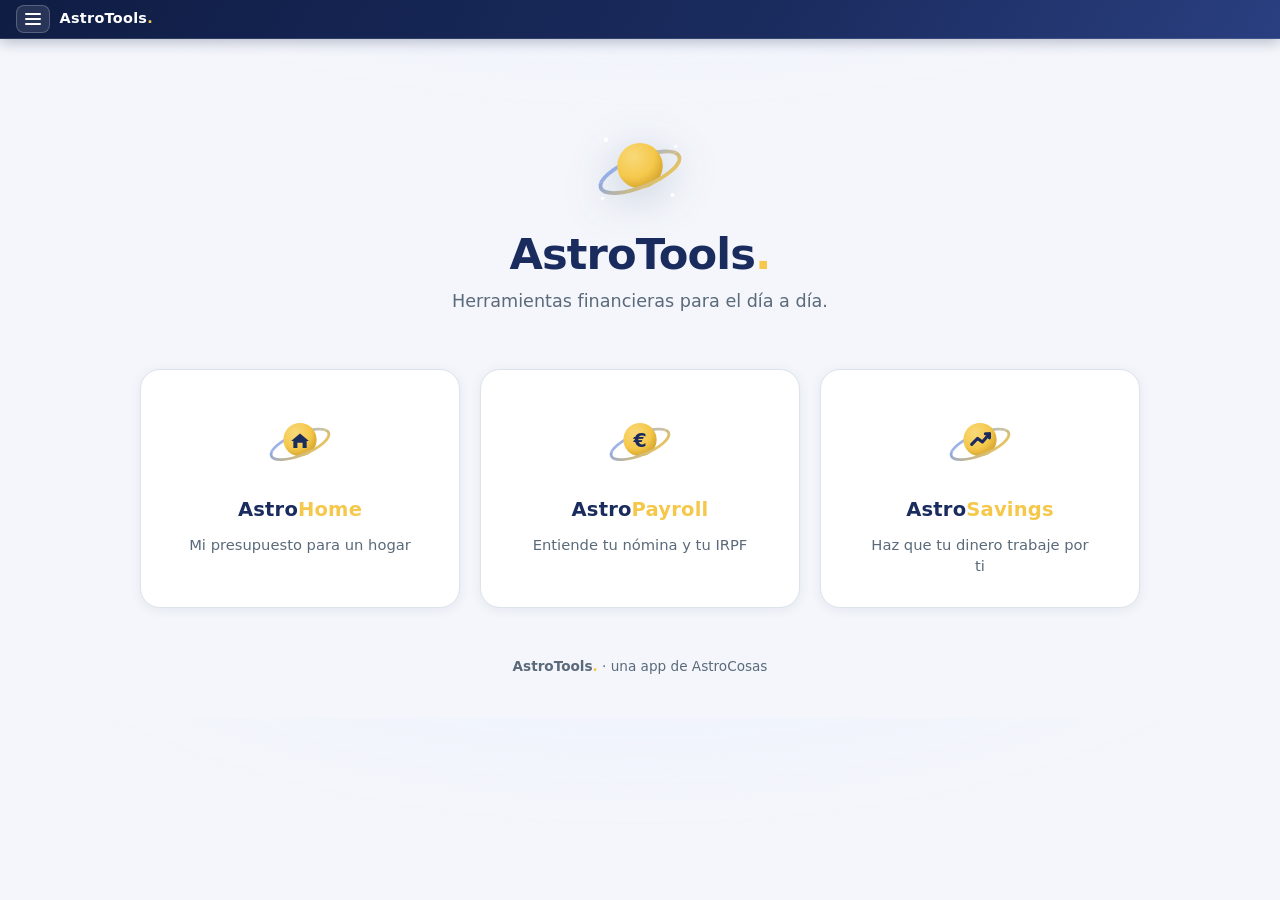
==== index.html @ fdb24e33 "Corrige renderizado del aro orbital: arco trasero -> planeta -> arco delantero Todos los SVGs de pla" ====
<!DOCTYPE html>
<html lang="es">
<head>
<meta charset="UTF-8">
<meta name="viewport" content="width=device-width, initial-scale=1.0">
<title>AstroTools · Tu suite de calculadoras</title>
<meta name="description" content="AstroTools — suite de herramientas: nómina e IRPF, vivienda y ahorro. Calcula, planifica y decide mejor.">
<link rel="stylesheet" href="shared/tokens.css">
<link rel="stylesheet" href="shared/base.css">
<script src="shared/brand.js"></script>
<script src="shared/header.js" defer></script>
<script src="shared/analytics.js" defer></script>
<style>
  body{background:
    radial-gradient(1100px 520px at 50% -240px, #eaf0ff 0%, rgba(234,240,255,0) 70%),
    var(--bg);
  }
  .wrap{max-width:1040px}

  /* ---------- Hero ---------- */
  .hero{text-align:center;padding:2.4rem 0 1rem}
  .hero-logo{width:104px;height:104px;display:block;margin:0 auto .6rem;
    filter:drop-shadow(0 8px 22px rgba(26,60,94,.22));animation:float 5.5s ease-in-out infinite}
  @keyframes float{0%,100%{transform:translateY(0)}50%{transform:translateY(-9px)}}
  .hero h1{font-size:2.7rem;line-height:1.1;margin:.2rem 0;color:var(--primary);letter-spacing:-.02em;font-weight:800}
  .hero h1 .dot{color:var(--accent)}
  .hero p{color:var(--text-muted);font-size:1.1rem;margin:.5rem auto 0;max-width:560px}

  /* ---------- Grid de apps ---------- */
  .grid{display:grid;grid-template-columns:repeat(3,1fr);gap:1.25rem;margin-top:2.4rem}
  @media(max-width:780px){.grid{grid-template-columns:1fr;max-width:420px;margin-inline:auto}}

  .app-card{
    position:relative;display:flex;flex-direction:column;align-items:center;text-align:center;gap:.55rem;
    padding:2.1rem 1.4rem 1.9rem;background:var(--surface);
    border:1.5px solid var(--border);border-radius:20px;box-shadow:var(--shadow);
    text-decoration:none;color:inherit;overflow:hidden;
    transition:transform .24s cubic-bezier(.4,0,.2,1),box-shadow .24s,border-color .24s;
  }
  /* halo dorado que aparece al pasar el ratón */
  .app-card::before{content:"";position:absolute;inset:0;border-radius:inherit;pointer-events:none;
    background:radial-gradient(420px 200px at 50% -40px,rgba(245,200,75,.16),rgba(245,200,75,0) 70%);
    opacity:0;transition:opacity .24s}
  .app-card:hover,.app-card:focus-visible{transform:translateY(-6px);border-color:var(--accent);
    box-shadow:0 16px 38px rgba(26,60,94,.16);outline:none}
  .app-card:focus-visible{box-shadow:0 0 0 3px rgba(245,200,75,.55),0 16px 38px rgba(26,60,94,.16)}
  .app-card:hover::before,.app-card:focus-visible::before{opacity:1}

  .app-icon{width:76px;height:76px;flex-shrink:0;margin-bottom:.35rem;
    transition:transform .24s cubic-bezier(.34,1.56,.64,1)}
  .app-card:hover .app-icon,.app-card:focus-visible .app-icon{transform:scale(1.13) rotate(-3deg)}

  .app-card h2{margin:0;font-size:1.22rem;color:var(--primary);font-weight:800;letter-spacing:.01em}
  .app-card h2 .accent{color:var(--accent)}
  .app-card .tag{color:var(--text-muted);font-size:.92rem;line-height:1.45;max-width:230px}

  footer{text-align:center;color:var(--text-muted);font-size:.85rem;margin-top:3rem}
  footer .dot{color:var(--accent)}

  @media(prefers-reduced-motion:reduce){
    .hero-logo{animation:none}
    .app-card,.app-icon,.app-card::before{transition:none}
  }
</style>
</head>
<body>
<astro-header home></astro-header>
<script>document.addEventListener('astro-lang',function(e){ if(window.setLang) window.setLang(e.detail.lang); });</script>

<div class="wrap">
  <div class="hero">
    <svg class="hero-logo" viewBox="0 0 64 64" xmlns="http://www.w3.org/2000/svg" aria-hidden="true">
      <defs>
        <linearGradient id="hubOrbit" x1="0" y1="0" x2="1" y2="1"><stop offset="0%" stop-color="#7aa1ff"/><stop offset="100%" stop-color="#f5c84b"/></linearGradient>
        <radialGradient id="hubPlanet" cx="0.35" cy="0.3" r="0.85"><stop offset="0%" stop-color="#f8d97a"/><stop offset="55%" stop-color="#f5c84b"/><stop offset="100%" stop-color="#c79420"/></radialGradient>
        <clipPath id="hubBack"><rect x="0" y="0" width="64" height="31"/></clipPath>
        <clipPath id="hubFront"><rect x="0" y="31" width="64" height="33"/></clipPath>
      </defs>
      <ellipse cx="32" cy="34" rx="26" ry="9" fill="none" stroke="url(#hubOrbit)" stroke-width="2.4" transform="rotate(-22 32 34)" opacity="0.9" clip-path="url(#hubBack)"/>
      <circle cx="32" cy="30" r="14" fill="url(#hubPlanet)"/>
      <circle cx="11" cy="14" r="1.4" fill="#fff"/><circle cx="54" cy="18" r="1" fill="#fff"/>
      <circle cx="52" cy="48" r="1.2" fill="#fff"/><circle cx="9" cy="50" r="1" fill="#fff"/>
      <ellipse cx="32" cy="34" rx="26" ry="9" fill="none" stroke="url(#hubOrbit)" stroke-width="2.4" transform="rotate(-22 32 34)" clip-path="url(#hubFront)"/>
    </svg>
    <h1>AstroTools<span class="dot">.</span></h1>
    <p id="subtitle"></p>
  </div>
  <div class="grid" id="apps"></div>
  <footer id="foot"></footer>
</div>

<script>
  var cfg = window.ASTROTOOLS;

  /* Icono distintivo (planeta) de cada app, igual que su propia cabecera */
  var ICONS = {
    casa:
      '<svg class="app-icon" viewBox="0 0 64 64" xmlns="http://www.w3.org/2000/svg" aria-hidden="true">' +
        '<defs><linearGradient id="cOrbit" x1="0" y1="0" x2="1" y2="1"><stop offset="0%" stop-color="#7aa1ff"/><stop offset="100%" stop-color="#f5c84b"/></linearGradient>' +
        '<radialGradient id="cPlanet" cx="0.35" cy="0.3" r="0.85"><stop offset="0%" stop-color="#f8d97a"/><stop offset="55%" stop-color="#f5c84b"/><stop offset="100%" stop-color="#c79420"/></radialGradient>' +
        '<clipPath id="cBack"><rect x="0" y="0" width="64" height="31"/></clipPath>' +
        '<clipPath id="cFront"><rect x="0" y="31" width="64" height="33"/></clipPath></defs>' +
        '<ellipse cx="32" cy="34" rx="26" ry="9" fill="none" stroke="url(#cOrbit)" stroke-width="2.4" transform="rotate(-22 32 34)" opacity="0.85" clip-path="url(#cBack)"/>' +
        '<circle cx="32" cy="30" r="14" fill="url(#cPlanet)"/>' +
        '<path d="M24.5 31.2 L32 24.8 L39.5 31.2 L37.6 31.2 L37.6 37 L34.2 37 L34.2 32.6 L29.8 32.6 L29.8 37 L26.4 37 L26.4 31.2 Z" fill="#1a2b5e"/>' +
        '<circle cx="11" cy="14" r="1.4" fill="#fff"/><circle cx="54" cy="18" r="1" fill="#fff"/><circle cx="52" cy="48" r="1.2" fill="#fff"/><circle cx="9" cy="50" r="1" fill="#fff"/>' +
        '<ellipse cx="32" cy="34" rx="26" ry="9" fill="none" stroke="url(#cOrbit)" stroke-width="2.4" transform="rotate(-22 32 34)" clip-path="url(#cFront)"/>' +
      '</svg>',
    nomina:
      '<svg class="app-icon" viewBox="0 0 64 64" xmlns="http://www.w3.org/2000/svg" aria-hidden="true">' +
        '<defs><linearGradient id="nOrbit" x1="0" y1="0" x2="1" y2="1"><stop offset="0%" stop-color="#7aa1ff"/><stop offset="100%" stop-color="#f5c84b"/></linearGradient>' +
        '<radialGradient id="nPlanet" cx="0.35" cy="0.3" r="0.85"><stop offset="0%" stop-color="#f8d97a"/><stop offset="55%" stop-color="#f5c84b"/><stop offset="100%" stop-color="#c79420"/></radialGradient>' +
        '<clipPath id="nBack"><rect x="0" y="0" width="64" height="31"/></clipPath>' +
        '<clipPath id="nFront"><rect x="0" y="31" width="64" height="33"/></clipPath></defs>' +
        '<ellipse cx="32" cy="34" rx="26" ry="9" fill="none" stroke="url(#nOrbit)" stroke-width="2.4" transform="rotate(-22 32 34)" opacity="0.85" clip-path="url(#nBack)"/>' +
        '<circle cx="32" cy="30" r="14" fill="url(#nPlanet)"/>' +
        '<text x="32" y="36" text-anchor="middle" font-family="Segoe UI, system-ui, sans-serif" font-weight="800" font-size="16" fill="#1a2b5e">€</text>' +
        '<circle cx="11" cy="14" r="1.4" fill="#fff"/><circle cx="54" cy="18" r="1" fill="#fff"/><circle cx="52" cy="48" r="1.2" fill="#fff"/><circle cx="9" cy="50" r="1" fill="#fff"/>' +
        '<ellipse cx="32" cy="34" rx="26" ry="9" fill="none" stroke="url(#nOrbit)" stroke-width="2.4" transform="rotate(-22 32 34)" clip-path="url(#nFront)"/>' +
      '</svg>',
    ahorro:
      '<svg class="app-icon" viewBox="0 0 64 64" xmlns="http://www.w3.org/2000/svg" aria-hidden="true">' +
        '<defs><linearGradient id="aOrbit" x1="0" y1="0" x2="1" y2="1"><stop offset="0%" stop-color="#7aa1ff"/><stop offset="100%" stop-color="#f5c84b"/></linearGradient>' +
        '<radialGradient id="aPlanet" cx="0.35" cy="0.3" r="0.85"><stop offset="0%" stop-color="#f8d97a"/><stop offset="55%" stop-color="#f5c84b"/><stop offset="100%" stop-color="#c79420"/></radialGradient>' +
        '<clipPath id="aBack"><rect x="0" y="0" width="64" height="31"/></clipPath>' +
        '<clipPath id="aFront"><rect x="0" y="31" width="64" height="33"/></clipPath></defs>' +
        '<ellipse cx="32" cy="34" rx="26" ry="9" fill="none" stroke="url(#aOrbit)" stroke-width="2.4" transform="rotate(-22 32 34)" opacity="0.85" clip-path="url(#aBack)"/>' +
        '<circle cx="32" cy="30" r="14" fill="url(#aPlanet)"/>' +
        '<path d="M25 34 L30 29 L34 32 L40 25" fill="none" stroke="#1a2b5e" stroke-width="2.6" stroke-linecap="round" stroke-linejoin="round"/>' +
        '<path d="M36.5 25 L40 25 L40 28.5" fill="none" stroke="#1a2b5e" stroke-width="2.6" stroke-linecap="round" stroke-linejoin="round"/>' +
        '<circle cx="11" cy="14" r="1.4" fill="#fff"/><circle cx="54" cy="18" r="1" fill="#fff"/><circle cx="52" cy="48" r="1.2" fill="#fff"/><circle cx="9" cy="50" r="1" fill="#fff"/>' +
        '<ellipse cx="32" cy="34" rx="26" ry="9" fill="none" stroke="url(#aOrbit)" stroke-width="2.4" transform="rotate(-22 32 34)" clip-path="url(#aFront)"/>' +
      '</svg>'
  };

  var T = {
    es: {
      title: "AstroTools · Tu suite de calculadoras",
      subtitle: "Herramientas financieras para el día a día.",
      foot: '<strong>AstroTools<span class="dot">.</span></strong> · una app de AstroCosas',
      tag: { casa: "Mi presupuesto para un hogar", nomina: "Entiende tu nómina y tu IRPF", ahorro: "Haz que tu dinero trabaje por ti" }
    },
    ca: {
      title: "AstroTools · La teva suite de calculadores",
      subtitle: "Eines financeres per al dia a dia.",
      foot: '<strong>AstroTools<span class="dot">.</span></strong> · una app d\'AstroCosas',
      tag: { casa: "El meu pressupost per a una llar", nomina: "Entén la teva nòmina i el teu IRPF", ahorro: "Fes que els teus diners treballin per tu" }
    },
    en: {
      title: "AstroTools · Your suite of calculators",
      subtitle: "Financial tools for everyday life.",
      foot: '<strong>AstroTools<span class="dot">.</span></strong> · an AstroCosas app',
      tag: { casa: "My budget for a home", nomina: "Understand your payslip and income tax", ahorro: "Make your money work for you" }
    }
  };

  function accentName(name){
    return name.indexOf("Astro") === 0 ? 'Astro<span class="accent">' + name.slice(5) + '</span>' : name;
  }

  function render(l) {
    var t = T[l] || T.es;
    document.title = t.title;
    document.getElementById("subtitle").textContent = t.subtitle;
    document.getElementById("foot").innerHTML = t.foot;
    document.getElementById("apps").innerHTML = cfg.apps.map(function (a) {
      return '<a class="app-card" href="' + a.href + '" aria-label="' + a.name + '">' +
               (ICONS[a.id] || "") +
               '<h2>' + accentName(a.name) + '</h2>' +
               '<div class="tag">' + (t.tag[a.id] || a.tagline) + '</div>' +
             '</a>';
    }).join("");
  }

  window.setLang = function (l) {
    if (!T[l]) l = "es";
    document.documentElement.lang = l;
    render(l);
  };

  render("es");
</script>
</body>
</html>
---- shared/tokens.css ----
/* ============================================================
   AstroTools · design tokens (navy + dorado)
   Fuente única de la identidad visual de la suite.
   Extraído de AstroHome / AstroPayroll.
   ============================================================ */
:root{
  --primary:#1a2b5e;
  --primary-deep:#0f1d44;
  --secondary:#4a6dd1;
  --accent:#f5c84b;
  --bg:#f4f6fb;
  --surface:#ffffff;
  --surface2:#f8fafd;
  --border:#dde3ea;
  --text:#1a2733;
  --text-muted:#5a6a7a;
  --danger:#e74c3c;
  --danger-bg:#fdf0ee;
  --success:#27ae60;
  --success-bg:#edfaf2;
  --warning:#e67e22;
  --warning-bg:#fef6ee;
  --radius:10px;
  --radius-lg:14px;
  --shadow:0 2px 12px rgba(26,60,94,0.08);
  --shadow-lg:0 4px 24px rgba(26,60,94,0.13);
  --topbar-gradient:linear-gradient(120deg,#0f1d44 0%,#1a2b5e 55%,#2a3f80 100%);
  --font:'Segoe UI',system-ui,sans-serif;
}
---- shared/base.css ----
/* ============================================================
   AstroTools · base común (usada por el hub).
   Componentes mínimos compartidos. Las apps mantienen su CSS;
   esto es la base de la suite y del design system común.
   ============================================================ */
*{box-sizing:border-box}
html,body{margin:0;padding:0}
body{font-family:var(--font);background:var(--bg);color:var(--text);font-size:15px;line-height:1.6}
a{color:var(--secondary)}

.wrap{max-width:1000px;margin:0 auto;padding:2.5rem 1.25rem}

.card{
  background:var(--surface);border:1px solid var(--border);border-radius:var(--radius-lg);
  box-shadow:var(--shadow);padding:1.4rem 1.5rem;text-decoration:none;color:inherit;
  display:block;transition:box-shadow .18s,transform .18s,border-color .18s;
}
.card:hover{box-shadow:var(--shadow-lg);transform:translateY(-2px);border-color:var(--secondary)}

.btn{
  display:inline-block;background:var(--primary);color:#fff;border:none;border-radius:var(--radius);
  padding:.6rem 1.1rem;font:inherit;font-weight:600;cursor:pointer;text-decoration:none;
}
.btn:hover{background:var(--primary-deep)}
.btn-accent{background:var(--accent);color:var(--primary-deep)}
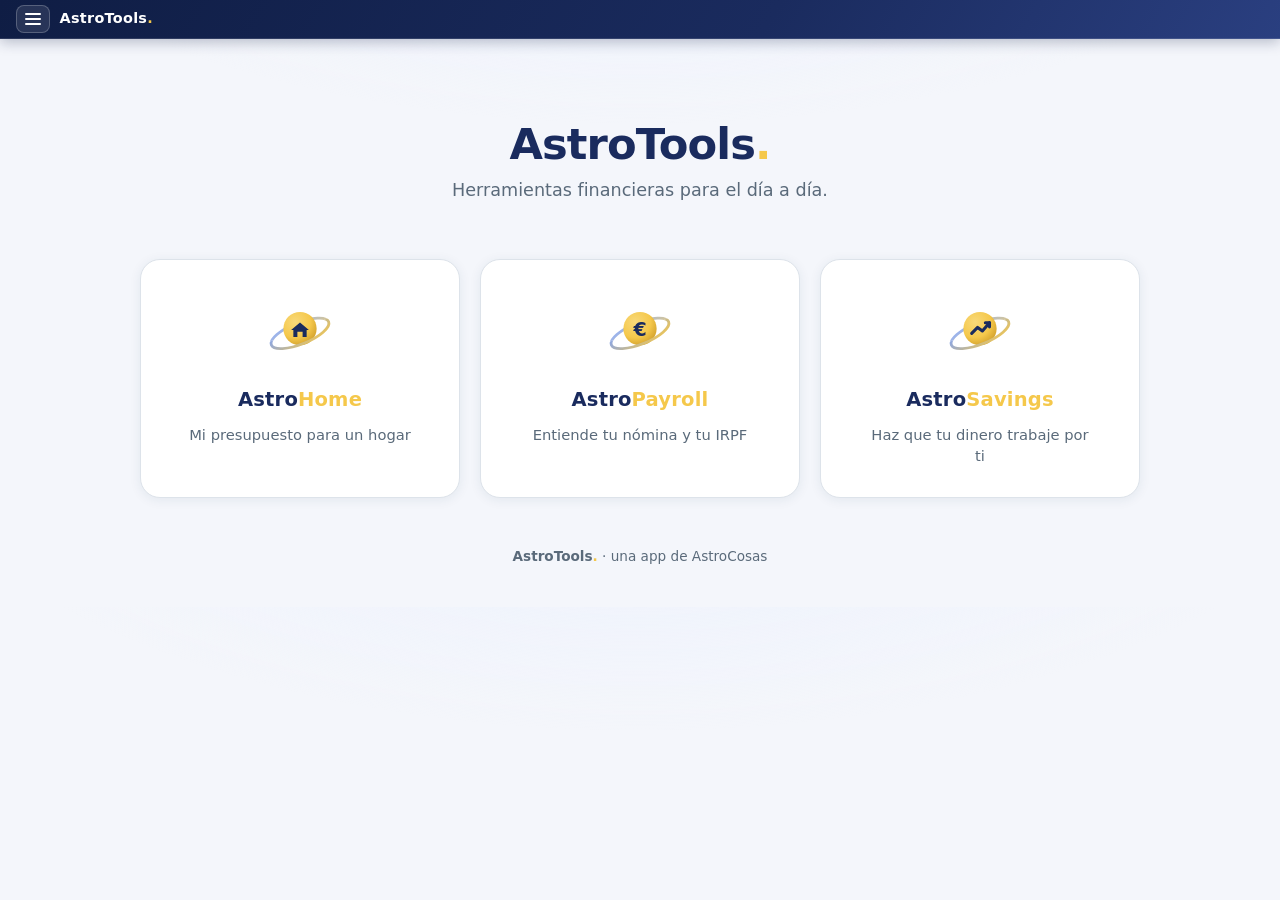
==== commit 74e18e5c: "AstroReturn (v1.0): calculadora de rentabilidad de inversiones - Nueva app estática en rentabilidad/" ====
--- a/index.html
+++ b/index.html
@@ -19,9 +19,6 @@
 
   /* ---------- Hero ---------- */
   .hero{text-align:center;padding:2.4rem 0 1rem}
-  .hero-logo{width:104px;height:104px;display:block;margin:0 auto .6rem;
-    filter:drop-shadow(0 8px 22px rgba(26,60,94,.22));animation:float 5.5s ease-in-out infinite}
-  @keyframes float{0%,100%{transform:translateY(0)}50%{transform:translateY(-9px)}}
   .hero h1{font-size:2.7rem;line-height:1.1;margin:.2rem 0;color:var(--primary);letter-spacing:-.02em;font-weight:800}
   .hero h1 .dot{color:var(--accent)}
   .hero p{color:var(--text-muted);font-size:1.1rem;margin:.5rem auto 0;max-width:560px}
@@ -58,7 +55,6 @@
   footer .dot{color:var(--accent)}
 
   @media(prefers-reduced-motion:reduce){
-    .hero-logo{animation:none}
     .app-card,.app-icon,.app-card::before{transition:none}
   }
 </style>
@@ -69,20 +65,7 @@
 
 <div class="wrap">
   <div class="hero">
-    <svg class="hero-logo" viewBox="0 0 64 64" xmlns="http://www.w3.org/2000/svg" aria-hidden="true">
-      <defs>
-        <linearGradient id="hubOrbit" x1="0" y1="0" x2="1" y2="1"><stop offset="0%" stop-color="#7aa1ff"/><stop offset="100%" stop-color="#f5c84b"/></linearGradient>
-        <radialGradient id="hubPlanet" cx="0.35" cy="0.3" r="0.85"><stop offset="0%" stop-color="#f8d97a"/><stop offset="55%" stop-color="#f5c84b"/><stop offset="100%" stop-color="#c79420"/></radialGradient>
-        <clipPath id="hubBack"><rect x="0" y="0" width="64" height="31"/></clipPath>
-        <clipPath id="hubFront"><rect x="0" y="31" width="64" height="33"/></clipPath>
-      </defs>
-      <ellipse cx="32" cy="34" rx="26" ry="9" fill="none" stroke="url(#hubOrbit)" stroke-width="2.4" transform="rotate(-22 32 34)" opacity="0.9" clip-path="url(#hubBack)"/>
-      <circle cx="32" cy="30" r="14" fill="url(#hubPlanet)"/>
-      <circle cx="11" cy="14" r="1.4" fill="#fff"/><circle cx="54" cy="18" r="1" fill="#fff"/>
-      <circle cx="52" cy="48" r="1.2" fill="#fff"/><circle cx="9" cy="50" r="1" fill="#fff"/>
-      <ellipse cx="32" cy="34" rx="26" ry="9" fill="none" stroke="url(#hubOrbit)" stroke-width="2.4" transform="rotate(-22 32 34)" clip-path="url(#hubFront)"/>
-    </svg>
-    <h1>AstroTools<span class="dot">.</span></h1>
+<h1>AstroTools<span class="dot">.</span></h1>
     <p id="subtitle"></p>
   </div>
   <div class="grid" id="apps"></div>
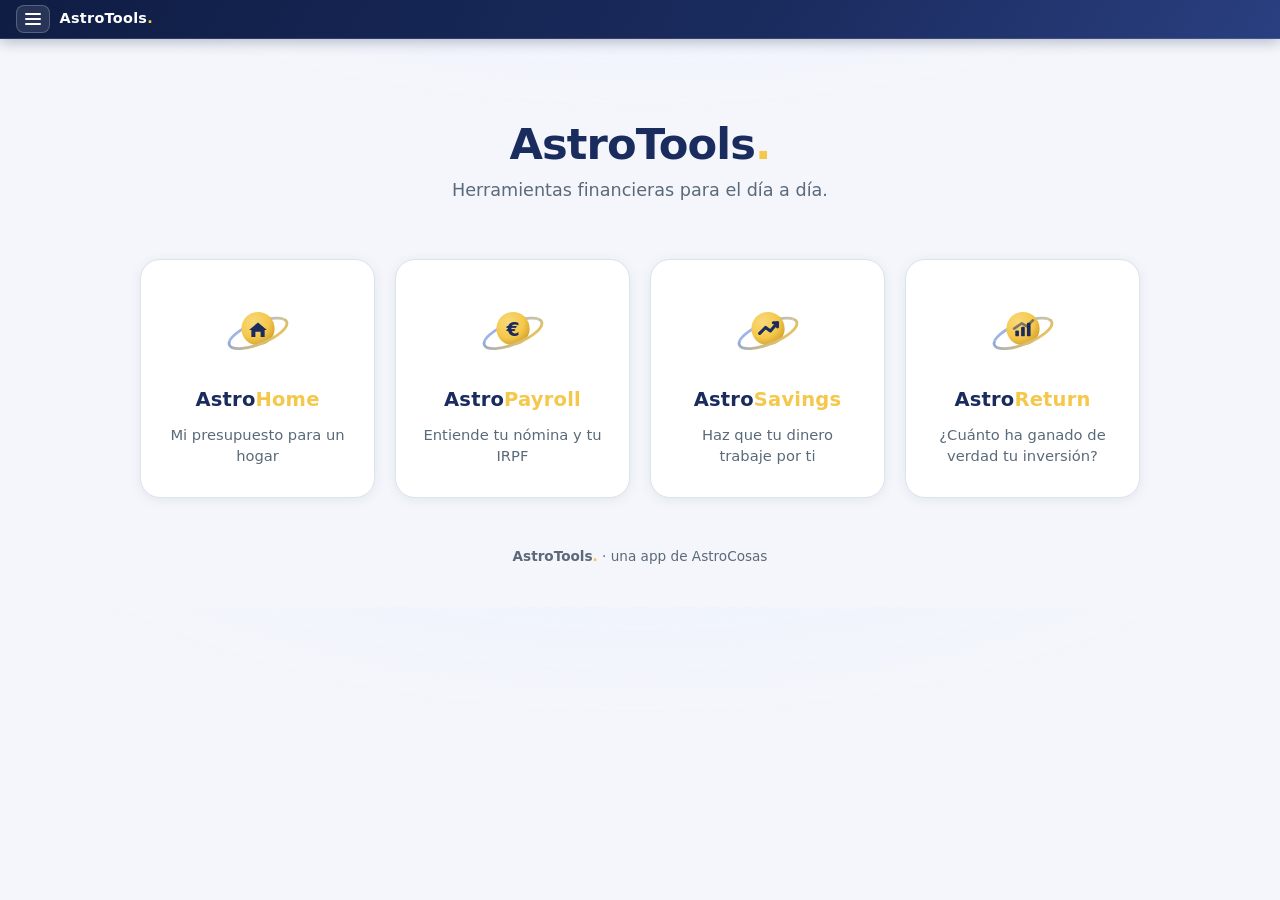
==== commit 690efa83: "Integra AstroReturn en la suite (hub + widgets compartidos) - brand.js: AstroReturn añadido a la lis" ====
--- a/index.html
+++ b/index.html
@@ -24,8 +24,9 @@
   .hero p{color:var(--text-muted);font-size:1.1rem;margin:.5rem auto 0;max-width:560px}
 
   /* ---------- Grid de apps ---------- */
-  .grid{display:grid;grid-template-columns:repeat(3,1fr);gap:1.25rem;margin-top:2.4rem}
-  @media(max-width:780px){.grid{grid-template-columns:1fr;max-width:420px;margin-inline:auto}}
+  .grid{display:grid;grid-template-columns:repeat(4,1fr);gap:1.25rem;margin-top:2.4rem}
+  @media(max-width:900px){.grid{grid-template-columns:repeat(2,1fr);max-width:560px;margin-inline:auto}}
+  @media(max-width:480px){.grid{grid-template-columns:1fr;max-width:420px;margin-inline:auto}}
 
   .app-card{
     position:relative;display:flex;flex-direction:column;align-items:center;text-align:center;gap:.55rem;
@@ -113,6 +114,21 @@
         '<path d="M36.5 25 L40 25 L40 28.5" fill="none" stroke="#1a2b5e" stroke-width="2.6" stroke-linecap="round" stroke-linejoin="round"/>' +
         '<circle cx="11" cy="14" r="1.4" fill="#fff"/><circle cx="54" cy="18" r="1" fill="#fff"/><circle cx="52" cy="48" r="1.2" fill="#fff"/><circle cx="9" cy="50" r="1" fill="#fff"/>' +
         '<ellipse cx="32" cy="34" rx="26" ry="9" fill="none" stroke="url(#aOrbit)" stroke-width="2.4" transform="rotate(-22 32 34)" clip-path="url(#aFront)"/>' +
+      '</svg>',
+    rentabilidad:
+      '<svg class="app-icon" viewBox="0 0 64 64" xmlns="http://www.w3.org/2000/svg" aria-hidden="true">' +
+        '<defs><linearGradient id="rOrbit" x1="0" y1="0" x2="1" y2="1"><stop offset="0%" stop-color="#7aa1ff"/><stop offset="100%" stop-color="#f5c84b"/></linearGradient>' +
+        '<radialGradient id="rPlanet" cx="0.35" cy="0.3" r="0.85"><stop offset="0%" stop-color="#f8d97a"/><stop offset="55%" stop-color="#f5c84b"/><stop offset="100%" stop-color="#c79420"/></radialGradient>' +
+        '<clipPath id="rBack"><rect x="0" y="0" width="64" height="31"/></clipPath>' +
+        '<clipPath id="rFront"><rect x="0" y="31" width="64" height="33"/></clipPath></defs>' +
+        '<ellipse cx="32" cy="34" rx="26" ry="9" fill="none" stroke="url(#rOrbit)" stroke-width="2.4" transform="rotate(-22 32 34)" opacity="0.85" clip-path="url(#rBack)"/>' +
+        '<circle cx="32" cy="30" r="14" fill="url(#rPlanet)"/>' +
+        '<rect x="25.5" y="31.5" width="3.1" height="5" rx="1" fill="#1a2b5e"/>' +
+        '<rect x="30.4" y="28.5" width="3.1" height="8" rx="1" fill="#1a2b5e"/>' +
+        '<rect x="35.3" y="25" width="3.1" height="11.5" rx="1" fill="#1a2b5e"/>' +
+        '<path d="M24.5 30 L31 25.5 L35 28 L40.5 23" fill="none" stroke="#1a2b5e" stroke-width="2.2" stroke-linecap="round" stroke-linejoin="round" opacity="0.55"/>' +
+        '<circle cx="11" cy="14" r="1.4" fill="#fff"/><circle cx="54" cy="18" r="1" fill="#fff"/><circle cx="52" cy="48" r="1.2" fill="#fff"/><circle cx="9" cy="50" r="1" fill="#fff"/>' +
+        '<ellipse cx="32" cy="34" rx="26" ry="9" fill="none" stroke="url(#rOrbit)" stroke-width="2.4" transform="rotate(-22 32 34)" clip-path="url(#rFront)"/>' +
       '</svg>'
   };
 
@@ -121,19 +137,19 @@
       title: "AstroTools · Tu suite de calculadoras",
       subtitle: "Herramientas financieras para el día a día.",
       foot: '<strong>AstroTools<span class="dot">.</span></strong> · una app de AstroCosas',
-      tag: { casa: "Mi presupuesto para un hogar", nomina: "Entiende tu nómina y tu IRPF", ahorro: "Haz que tu dinero trabaje por ti" }
+      tag: { casa: "Mi presupuesto para un hogar", nomina: "Entiende tu nómina y tu IRPF", ahorro: "Haz que tu dinero trabaje por ti", rentabilidad: "¿Cuánto ha ganado de verdad tu inversión?" }
     },
     ca: {
       title: "AstroTools · La teva suite de calculadores",
       subtitle: "Eines financeres per al dia a dia.",
       foot: '<strong>AstroTools<span class="dot">.</span></strong> · una app d\'AstroCosas',
-      tag: { casa: "El meu pressupost per a una llar", nomina: "Entén la teva nòmina i el teu IRPF", ahorro: "Fes que els teus diners treballin per tu" }
+      tag: { casa: "El meu pressupost per a una llar", nomina: "Entén la teva nòmina i el teu IRPF", ahorro: "Fes que els teus diners treballin per tu", rentabilidad: "Quant ha guanyat de veritat la teva inversió?" }
     },
     en: {
       title: "AstroTools · Your suite of calculators",
       subtitle: "Financial tools for everyday life.",
       foot: '<strong>AstroTools<span class="dot">.</span></strong> · an AstroCosas app',
-      tag: { casa: "My budget for a home", nomina: "Understand your payslip and income tax", ahorro: "Make your money work for you" }
+      tag: { casa: "My budget for a home", nomina: "Understand your payslip and income tax", ahorro: "Make your money work for you", rentabilidad: "How much did your investment really earn?" }
     }
   };
 
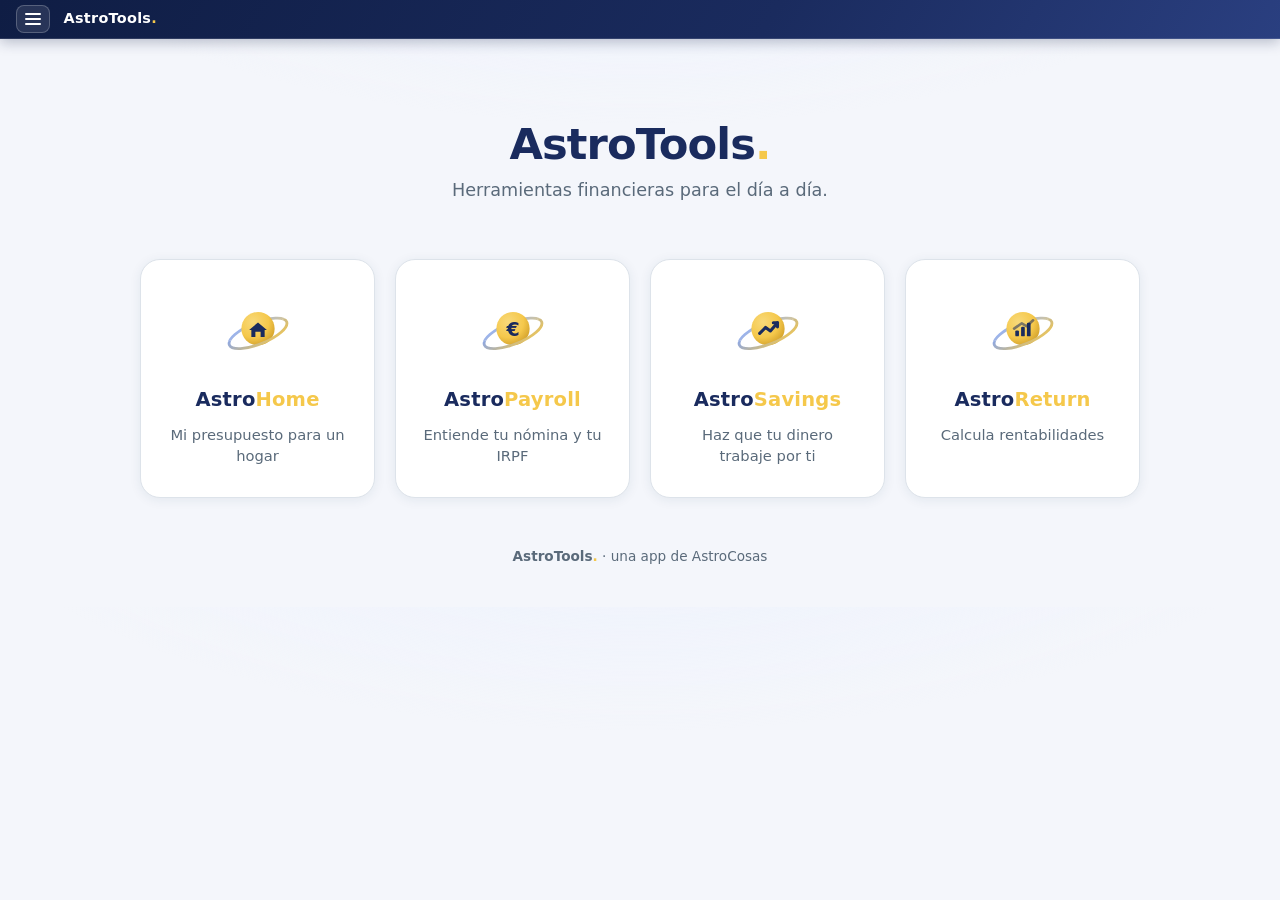
==== commit 0ea52d3e: "Hub: lema de AstroReturn -> 'Calcula rentabilidades' (ES/CA/EN) Co-Authored-By: Claude Opus 4.8 <nor" ====
--- a/index.html
+++ b/index.html
@@ -137,19 +137,19 @@
       title: "AstroTools · Tu suite de calculadoras",
       subtitle: "Herramientas financieras para el día a día.",
       foot: '<strong>AstroTools<span class="dot">.</span></strong> · una app de AstroCosas',
-      tag: { casa: "Mi presupuesto para un hogar", nomina: "Entiende tu nómina y tu IRPF", ahorro: "Haz que tu dinero trabaje por ti", rentabilidad: "¿Cuánto ha ganado de verdad tu inversión?" }
+      tag: { casa: "Mi presupuesto para un hogar", nomina: "Entiende tu nómina y tu IRPF", ahorro: "Haz que tu dinero trabaje por ti", rentabilidad: "Calcula rentabilidades" }
     },
     ca: {
       title: "AstroTools · La teva suite de calculadores",
       subtitle: "Eines financeres per al dia a dia.",
       foot: '<strong>AstroTools<span class="dot">.</span></strong> · una app d\'AstroCosas',
-      tag: { casa: "El meu pressupost per a una llar", nomina: "Entén la teva nòmina i el teu IRPF", ahorro: "Fes que els teus diners treballin per tu", rentabilidad: "Quant ha guanyat de veritat la teva inversió?" }
+      tag: { casa: "El meu pressupost per a una llar", nomina: "Entén la teva nòmina i el teu IRPF", ahorro: "Fes que els teus diners treballin per tu", rentabilidad: "Calcula rendibilitats" }
     },
     en: {
       title: "AstroTools · Your suite of calculators",
       subtitle: "Financial tools for everyday life.",
       foot: '<strong>AstroTools<span class="dot">.</span></strong> · an AstroCosas app',
-      tag: { casa: "My budget for a home", nomina: "Understand your payslip and income tax", ahorro: "Make your money work for you", rentabilidad: "How much did your investment really earn?" }
+      tag: { casa: "My budget for a home", nomina: "Understand your payslip and income tax", ahorro: "Make your money work for you", rentabilidad: "Calculate returns" }
     }
   };
 
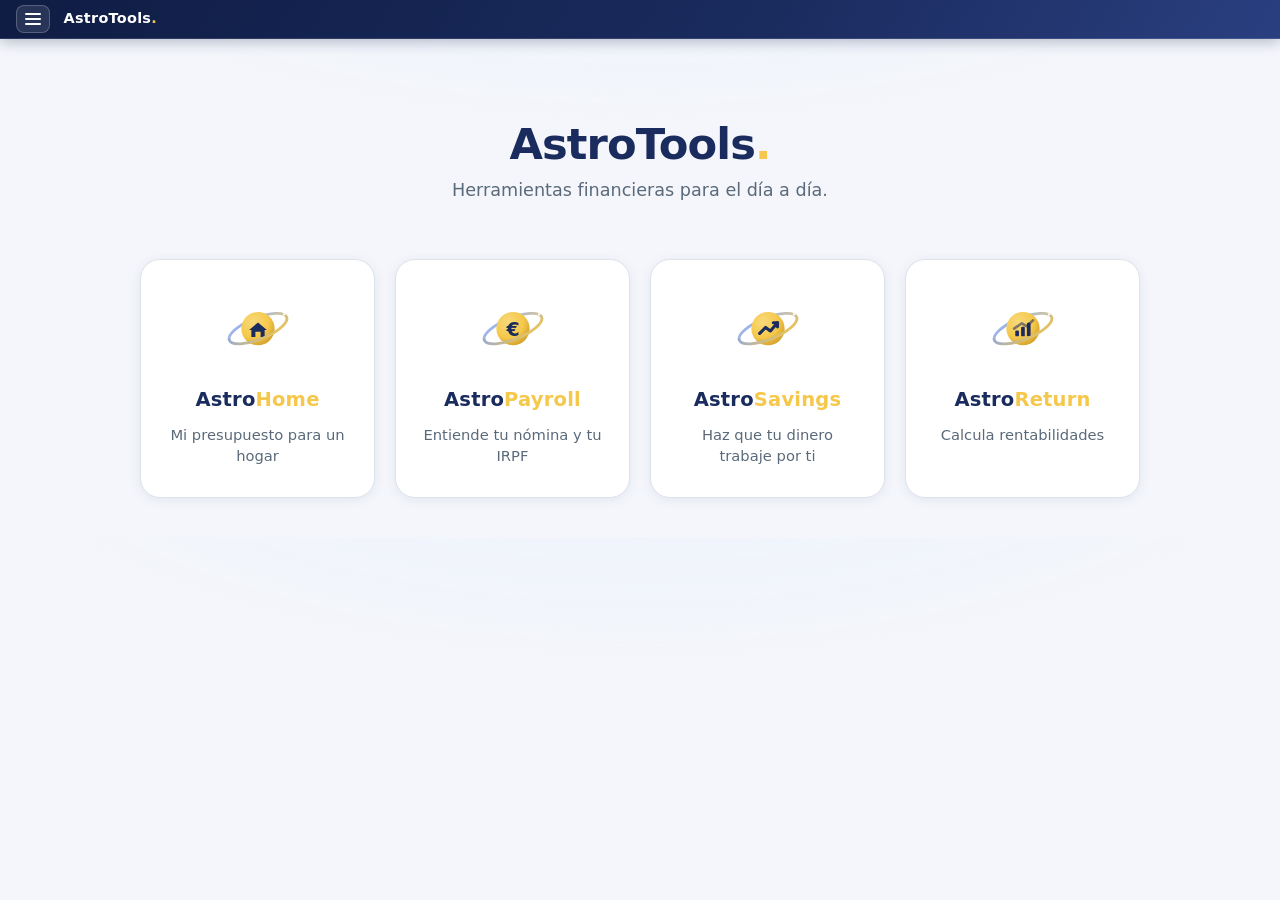
==== commit 5d984e14: "Hub v2: aro centrado en ecuatorial (cy=30), footer AstroCosas eliminado - Aro orbital movido de cy=3" ====
--- a/index.html
+++ b/index.html
@@ -52,8 +52,6 @@
   .app-card h2 .accent{color:var(--accent)}
   .app-card .tag{color:var(--text-muted);font-size:.92rem;line-height:1.45;max-width:230px}
 
-  footer{text-align:center;color:var(--text-muted);font-size:.85rem;margin-top:3rem}
-  footer .dot{color:var(--accent)}
 
   @media(prefers-reduced-motion:reduce){
     .app-card,.app-icon,.app-card::before{transition:none}
@@ -70,7 +68,6 @@
     <p id="subtitle"></p>
   </div>
   <div class="grid" id="apps"></div>
-  <footer id="foot"></footer>
 </div>
 
 <script>
@@ -82,53 +79,53 @@
       '<svg class="app-icon" viewBox="0 0 64 64" xmlns="http://www.w3.org/2000/svg" aria-hidden="true">' +
         '<defs><linearGradient id="cOrbit" x1="0" y1="0" x2="1" y2="1"><stop offset="0%" stop-color="#7aa1ff"/><stop offset="100%" stop-color="#f5c84b"/></linearGradient>' +
         '<radialGradient id="cPlanet" cx="0.35" cy="0.3" r="0.85"><stop offset="0%" stop-color="#f8d97a"/><stop offset="55%" stop-color="#f5c84b"/><stop offset="100%" stop-color="#c79420"/></radialGradient>' +
-        '<clipPath id="cBack"><rect x="0" y="0" width="64" height="31"/></clipPath>' +
-        '<clipPath id="cFront"><rect x="0" y="31" width="64" height="33"/></clipPath></defs>' +
-        '<ellipse cx="32" cy="34" rx="26" ry="9" fill="none" stroke="url(#cOrbit)" stroke-width="2.4" transform="rotate(-22 32 34)" opacity="0.85" clip-path="url(#cBack)"/>' +
+        '<clipPath id="cBack"><rect x="0" y="0" width="64" height="28"/></clipPath>' +
+        '<clipPath id="cFront"><rect x="0" y="28" width="64" height="36"/></clipPath></defs>' +
+        '<ellipse cx="32" cy="30" rx="26" ry="9" fill="none" stroke="url(#cOrbit)" stroke-width="2.4" transform="rotate(-22 32 30)" opacity="0.85" clip-path="url(#cBack)"/>' +
         '<circle cx="32" cy="30" r="14" fill="url(#cPlanet)"/>' +
         '<path d="M24.5 31.2 L32 24.8 L39.5 31.2 L37.6 31.2 L37.6 37 L34.2 37 L34.2 32.6 L29.8 32.6 L29.8 37 L26.4 37 L26.4 31.2 Z" fill="#1a2b5e"/>' +
         '<circle cx="11" cy="14" r="1.4" fill="#fff"/><circle cx="54" cy="18" r="1" fill="#fff"/><circle cx="52" cy="48" r="1.2" fill="#fff"/><circle cx="9" cy="50" r="1" fill="#fff"/>' +
-        '<ellipse cx="32" cy="34" rx="26" ry="9" fill="none" stroke="url(#cOrbit)" stroke-width="2.4" transform="rotate(-22 32 34)" clip-path="url(#cFront)"/>' +
+        '<ellipse cx="32" cy="30" rx="26" ry="9" fill="none" stroke="url(#cOrbit)" stroke-width="2.4" transform="rotate(-22 32 30)" clip-path="url(#cFront)"/>' +
       '</svg>',
     nomina:
       '<svg class="app-icon" viewBox="0 0 64 64" xmlns="http://www.w3.org/2000/svg" aria-hidden="true">' +
         '<defs><linearGradient id="nOrbit" x1="0" y1="0" x2="1" y2="1"><stop offset="0%" stop-color="#7aa1ff"/><stop offset="100%" stop-color="#f5c84b"/></linearGradient>' +
         '<radialGradient id="nPlanet" cx="0.35" cy="0.3" r="0.85"><stop offset="0%" stop-color="#f8d97a"/><stop offset="55%" stop-color="#f5c84b"/><stop offset="100%" stop-color="#c79420"/></radialGradient>' +
-        '<clipPath id="nBack"><rect x="0" y="0" width="64" height="31"/></clipPath>' +
-        '<clipPath id="nFront"><rect x="0" y="31" width="64" height="33"/></clipPath></defs>' +
-        '<ellipse cx="32" cy="34" rx="26" ry="9" fill="none" stroke="url(#nOrbit)" stroke-width="2.4" transform="rotate(-22 32 34)" opacity="0.85" clip-path="url(#nBack)"/>' +
+        '<clipPath id="nBack"><rect x="0" y="0" width="64" height="28"/></clipPath>' +
+        '<clipPath id="nFront"><rect x="0" y="28" width="64" height="36"/></clipPath></defs>' +
+        '<ellipse cx="32" cy="30" rx="26" ry="9" fill="none" stroke="url(#nOrbit)" stroke-width="2.4" transform="rotate(-22 32 30)" opacity="0.85" clip-path="url(#nBack)"/>' +
         '<circle cx="32" cy="30" r="14" fill="url(#nPlanet)"/>' +
         '<text x="32" y="36" text-anchor="middle" font-family="Segoe UI, system-ui, sans-serif" font-weight="800" font-size="16" fill="#1a2b5e">€</text>' +
         '<circle cx="11" cy="14" r="1.4" fill="#fff"/><circle cx="54" cy="18" r="1" fill="#fff"/><circle cx="52" cy="48" r="1.2" fill="#fff"/><circle cx="9" cy="50" r="1" fill="#fff"/>' +
-        '<ellipse cx="32" cy="34" rx="26" ry="9" fill="none" stroke="url(#nOrbit)" stroke-width="2.4" transform="rotate(-22 32 34)" clip-path="url(#nFront)"/>' +
+        '<ellipse cx="32" cy="30" rx="26" ry="9" fill="none" stroke="url(#nOrbit)" stroke-width="2.4" transform="rotate(-22 32 30)" clip-path="url(#nFront)"/>' +
       '</svg>',
     ahorro:
       '<svg class="app-icon" viewBox="0 0 64 64" xmlns="http://www.w3.org/2000/svg" aria-hidden="true">' +
         '<defs><linearGradient id="aOrbit" x1="0" y1="0" x2="1" y2="1"><stop offset="0%" stop-color="#7aa1ff"/><stop offset="100%" stop-color="#f5c84b"/></linearGradient>' +
         '<radialGradient id="aPlanet" cx="0.35" cy="0.3" r="0.85"><stop offset="0%" stop-color="#f8d97a"/><stop offset="55%" stop-color="#f5c84b"/><stop offset="100%" stop-color="#c79420"/></radialGradient>' +
-        '<clipPath id="aBack"><rect x="0" y="0" width="64" height="31"/></clipPath>' +
-        '<clipPath id="aFront"><rect x="0" y="31" width="64" height="33"/></clipPath></defs>' +
-        '<ellipse cx="32" cy="34" rx="26" ry="9" fill="none" stroke="url(#aOrbit)" stroke-width="2.4" transform="rotate(-22 32 34)" opacity="0.85" clip-path="url(#aBack)"/>' +
+        '<clipPath id="aBack"><rect x="0" y="0" width="64" height="28"/></clipPath>' +
+        '<clipPath id="aFront"><rect x="0" y="28" width="64" height="36"/></clipPath></defs>' +
+        '<ellipse cx="32" cy="30" rx="26" ry="9" fill="none" stroke="url(#aOrbit)" stroke-width="2.4" transform="rotate(-22 32 30)" opacity="0.85" clip-path="url(#aBack)"/>' +
         '<circle cx="32" cy="30" r="14" fill="url(#aPlanet)"/>' +
         '<path d="M25 34 L30 29 L34 32 L40 25" fill="none" stroke="#1a2b5e" stroke-width="2.6" stroke-linecap="round" stroke-linejoin="round"/>' +
         '<path d="M36.5 25 L40 25 L40 28.5" fill="none" stroke="#1a2b5e" stroke-width="2.6" stroke-linecap="round" stroke-linejoin="round"/>' +
         '<circle cx="11" cy="14" r="1.4" fill="#fff"/><circle cx="54" cy="18" r="1" fill="#fff"/><circle cx="52" cy="48" r="1.2" fill="#fff"/><circle cx="9" cy="50" r="1" fill="#fff"/>' +
-        '<ellipse cx="32" cy="34" rx="26" ry="9" fill="none" stroke="url(#aOrbit)" stroke-width="2.4" transform="rotate(-22 32 34)" clip-path="url(#aFront)"/>' +
+        '<ellipse cx="32" cy="30" rx="26" ry="9" fill="none" stroke="url(#aOrbit)" stroke-width="2.4" transform="rotate(-22 32 30)" clip-path="url(#aFront)"/>' +
       '</svg>',
     rentabilidad:
       '<svg class="app-icon" viewBox="0 0 64 64" xmlns="http://www.w3.org/2000/svg" aria-hidden="true">' +
         '<defs><linearGradient id="rOrbit" x1="0" y1="0" x2="1" y2="1"><stop offset="0%" stop-color="#7aa1ff"/><stop offset="100%" stop-color="#f5c84b"/></linearGradient>' +
         '<radialGradient id="rPlanet" cx="0.35" cy="0.3" r="0.85"><stop offset="0%" stop-color="#f8d97a"/><stop offset="55%" stop-color="#f5c84b"/><stop offset="100%" stop-color="#c79420"/></radialGradient>' +
-        '<clipPath id="rBack"><rect x="0" y="0" width="64" height="31"/></clipPath>' +
-        '<clipPath id="rFront"><rect x="0" y="31" width="64" height="33"/></clipPath></defs>' +
-        '<ellipse cx="32" cy="34" rx="26" ry="9" fill="none" stroke="url(#rOrbit)" stroke-width="2.4" transform="rotate(-22 32 34)" opacity="0.85" clip-path="url(#rBack)"/>' +
+        '<clipPath id="rBack"><rect x="0" y="0" width="64" height="28"/></clipPath>' +
+        '<clipPath id="rFront"><rect x="0" y="28" width="64" height="36"/></clipPath></defs>' +
+        '<ellipse cx="32" cy="30" rx="26" ry="9" fill="none" stroke="url(#rOrbit)" stroke-width="2.4" transform="rotate(-22 32 30)" opacity="0.85" clip-path="url(#rBack)"/>' +
         '<circle cx="32" cy="30" r="14" fill="url(#rPlanet)"/>' +
         '<rect x="25.5" y="31.5" width="3.1" height="5" rx="1" fill="#1a2b5e"/>' +
         '<rect x="30.4" y="28.5" width="3.1" height="8" rx="1" fill="#1a2b5e"/>' +
         '<rect x="35.3" y="25" width="3.1" height="11.5" rx="1" fill="#1a2b5e"/>' +
         '<path d="M24.5 30 L31 25.5 L35 28 L40.5 23" fill="none" stroke="#1a2b5e" stroke-width="2.2" stroke-linecap="round" stroke-linejoin="round" opacity="0.55"/>' +
         '<circle cx="11" cy="14" r="1.4" fill="#fff"/><circle cx="54" cy="18" r="1" fill="#fff"/><circle cx="52" cy="48" r="1.2" fill="#fff"/><circle cx="9" cy="50" r="1" fill="#fff"/>' +
-        '<ellipse cx="32" cy="34" rx="26" ry="9" fill="none" stroke="url(#rOrbit)" stroke-width="2.4" transform="rotate(-22 32 34)" clip-path="url(#rFront)"/>' +
+        '<ellipse cx="32" cy="30" rx="26" ry="9" fill="none" stroke="url(#rOrbit)" stroke-width="2.4" transform="rotate(-22 32 30)" clip-path="url(#rFront)"/>' +
       '</svg>'
   };
 
@@ -136,19 +133,16 @@
     es: {
       title: "AstroTools · Tu suite de calculadoras",
       subtitle: "Herramientas financieras para el día a día.",
-      foot: '<strong>AstroTools<span class="dot">.</span></strong> · una app de AstroCosas',
       tag: { casa: "Mi presupuesto para un hogar", nomina: "Entiende tu nómina y tu IRPF", ahorro: "Haz que tu dinero trabaje por ti", rentabilidad: "Calcula rentabilidades" }
     },
     ca: {
       title: "AstroTools · La teva suite de calculadores",
       subtitle: "Eines financeres per al dia a dia.",
-      foot: '<strong>AstroTools<span class="dot">.</span></strong> · una app d\'AstroCosas',
       tag: { casa: "El meu pressupost per a una llar", nomina: "Entén la teva nòmina i el teu IRPF", ahorro: "Fes que els teus diners treballin per tu", rentabilidad: "Calcula rendibilitats" }
     },
     en: {
       title: "AstroTools · Your suite of calculators",
       subtitle: "Financial tools for everyday life.",
-      foot: '<strong>AstroTools<span class="dot">.</span></strong> · an AstroCosas app',
       tag: { casa: "My budget for a home", nomina: "Understand your payslip and income tax", ahorro: "Make your money work for you", rentabilidad: "Calculate returns" }
     }
   };
@@ -161,7 +155,6 @@
     var t = T[l] || T.es;
     document.title = t.title;
     document.getElementById("subtitle").textContent = t.subtitle;
-    document.getElementById("foot").innerHTML = t.foot;
     document.getElementById("apps").innerHTML = cfg.apps.map(function (a) {
       return '<a class="app-card" href="' + a.href + '" aria-label="' + a.name + '">' +
                (ICONS[a.id] || "") +
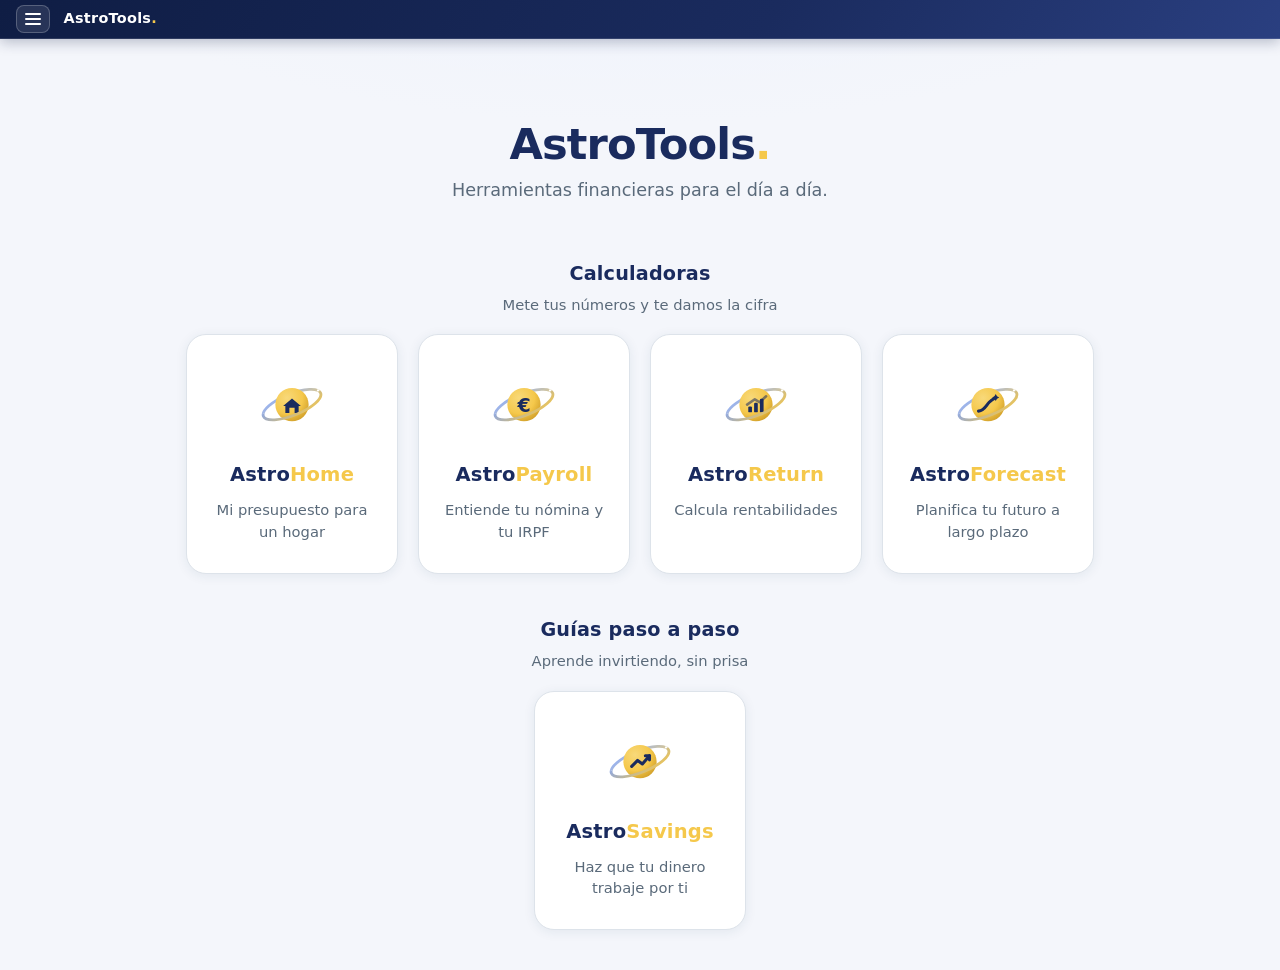
==== commit 77b5282d: "Añadir AstroForecast (planificador financiero) y agrupar el hub en secciones - Nueva app forecast/: " ====
--- a/index.html
+++ b/index.html
@@ -3,8 +3,30 @@
 <head>
 <meta charset="UTF-8">
 <meta name="viewport" content="width=device-width, initial-scale=1.0">
-<title>AstroTools · Tu suite de calculadoras</title>
-<meta name="description" content="AstroTools — suite de herramientas: nómina e IRPF, vivienda y ahorro. Calcula, planifica y decide mejor.">
+<title>Calculadoras financieras gratis · AstroTools</title>
+<meta name="description" content="Suite de calculadoras financieras gratis para España: descubre a qué piso puedes aspirar, calcula tu sueldo neto e IRPF y haz crecer tus ahorros. Sin registro.">
+
+<!-- Favicon (planeta de la suite, SVG inline) -->
+<link rel="icon" href="data:image/svg+xml,%3Csvg xmlns='http://www.w3.org/2000/svg' viewBox='0 0 64 64'%3E%3Ccircle cx='32' cy='30' r='15' fill='%23f5c84b'/%3E%3Cellipse cx='32' cy='34' rx='27' ry='9' fill='none' stroke='%237aa1ff' stroke-width='3' transform='rotate(-22 32 34)'/%3E%3C/svg%3E">
+
+<!-- Open Graph / previsualización en redes y mensajería -->
+<meta property="og:type" content="website">
+<meta property="og:site_name" content="AstroTools">
+<meta property="og:locale" content="es_ES">
+<meta property="og:title" content="Calculadoras financieras gratis · AstroTools">
+<meta property="og:description" content="Calcula tu sueldo neto, a qué casa puedes aspirar e invierte tus ahorros. Suite de herramientas financieras para España. Sin registro ni cookies.">
+<meta property="og:url" content="https://alex-sq-uh.github.io/AstroTools/">
+<meta property="og:image" content="https://alex-sq-uh.github.io/AstroTools/og.jpg">
+<meta property="og:image:type" content="image/jpeg">
+<meta property="og:image:width" content="1200">
+<meta property="og:image:height" content="630">
+<meta property="og:image:alt" content="AstroTools — suite de calculadoras financieras">
+<meta name="twitter:card" content="summary_large_image">
+<meta name="twitter:title" content="Calculadoras financieras gratis · AstroTools">
+<meta name="twitter:description" content="Calcula tu sueldo neto, a qué casa puedes aspirar e invierte tus ahorros. Gratis y sin registro.">
+<meta name="twitter:image" content="https://alex-sq-uh.github.io/AstroTools/og.jpg">
+
+<link rel="canonical" href="https://alex-sq-uh.github.io/AstroTools/">
 <link rel="stylesheet" href="shared/tokens.css">
 <link rel="stylesheet" href="shared/base.css">
 <script src="shared/brand.js"></script>
@@ -24,9 +46,15 @@
   .hero p{color:var(--text-muted);font-size:1.1rem;margin:.5rem auto 0;max-width:560px}
 
   /* ---------- Grid de apps ---------- */
-  .grid{display:grid;grid-template-columns:repeat(4,1fr);gap:1.25rem;margin-top:2.4rem}
-  @media(max-width:900px){.grid{grid-template-columns:repeat(2,1fr);max-width:560px;margin-inline:auto}}
-  @media(max-width:480px){.grid{grid-template-columns:1fr;max-width:420px;margin-inline:auto}}
+  /* Secciones de apps (Calculadoras / Guías) */
+  .apps-section{margin-top:2.6rem}
+  .apps-section:first-child{margin-top:2.4rem}
+  .sec-head{text-align:center;margin-bottom:1.15rem}
+  .sec-head h2{font-size:1.2rem;font-weight:800;color:var(--primary);margin:0 0 .2rem;letter-spacing:.01em}
+  .sec-head .sec-sub{color:var(--text-muted);font-size:.92rem}
+
+  .grid{display:grid;grid-template-columns:repeat(auto-fit,212px);justify-content:center;gap:1.25rem}
+  @media(max-width:480px){.grid{grid-template-columns:minmax(0,330px)}}
 
   .app-card{
     position:relative;display:flex;flex-direction:column;align-items:center;text-align:center;gap:.55rem;
@@ -57,6 +85,26 @@
     .app-card,.app-icon,.app-card::before{transition:none}
   }
 </style>
+
+<!-- Datos estructurados: la suite como sitio web + listado de herramientas -->
+<script type="application/ld+json">
+{
+  "@context": "https://schema.org",
+  "@type": "WebSite",
+  "name": "AstroTools",
+  "url": "https://alex-sq-uh.github.io/AstroTools/",
+  "inLanguage": "es-ES",
+  "description": "Suite de calculadoras financieras gratuitas para España: vivienda, nómina e IRPF, ahorro e inversión y rentabilidad.",
+  "publisher": { "@type": "Organization", "name": "AstroTools" },
+  "hasPart": [
+    { "@type": "WebApplication", "name": "AstroHome", "applicationCategory": "FinanceApplication", "url": "https://alex-sq-uh.github.io/AstroTools/casa/", "description": "Calcula a qué vivienda puedes aspirar según tu sueldo y tus ahorros." },
+    { "@type": "WebApplication", "name": "AstroPayroll", "applicationCategory": "FinanceApplication", "url": "https://alex-sq-uh.github.io/AstroTools/nomina/", "description": "Calculadora de nómina e IRPF en España: tu sueldo neto mes a mes." },
+    { "@type": "WebApplication", "name": "AstroSavings", "applicationCategory": "FinanceApplication", "url": "https://alex-sq-uh.github.io/AstroTools/ahorro/", "description": "Simula el crecimiento de tus ahorros invertidos en fondos indexados." },
+    { "@type": "WebApplication", "name": "AstroReturn", "applicationCategory": "FinanceApplication", "url": "https://alex-sq-uh.github.io/AstroTools/rentabilidad/", "description": "Calcula la rentabilidad anual real de tus inversiones." },
+    { "@type": "WebApplication", "name": "AstroForecast", "applicationCategory": "FinanceApplication", "url": "https://alex-sq-uh.github.io/AstroTools/forecast/", "description": "Planifica tu futuro financiero a largo plazo proyectando tu patrimonio año a año." }
+  ]
+}
+</script>
 </head>
 <body>
 <astro-header home></astro-header>
@@ -67,7 +115,7 @@
 <h1>AstroTools<span class="dot">.</span></h1>
     <p id="subtitle"></p>
   </div>
-  <div class="grid" id="apps"></div>
+  <div id="apps"></div>
 </div>
 
 <script>
@@ -126,6 +174,19 @@
         '<path d="M24.5 30 L31 25.5 L35 28 L40.5 23" fill="none" stroke="#1a2b5e" stroke-width="2.2" stroke-linecap="round" stroke-linejoin="round" opacity="0.55"/>' +
         '<circle cx="11" cy="14" r="1.4" fill="#fff"/><circle cx="54" cy="18" r="1" fill="#fff"/><circle cx="52" cy="48" r="1.2" fill="#fff"/><circle cx="9" cy="50" r="1" fill="#fff"/>' +
         '<ellipse cx="32" cy="30" rx="26" ry="9" fill="none" stroke="url(#rOrbit)" stroke-width="2.4" transform="rotate(-22 32 30)" clip-path="url(#rFront)"/>' +
+      '</svg>',
+    forecast:
+      '<svg class="app-icon" viewBox="0 0 64 64" xmlns="http://www.w3.org/2000/svg" aria-hidden="true">' +
+        '<defs><linearGradient id="fOrbit" x1="0" y1="0" x2="1" y2="1"><stop offset="0%" stop-color="#7aa1ff"/><stop offset="100%" stop-color="#f5c84b"/></linearGradient>' +
+        '<radialGradient id="fPlanet" cx="0.35" cy="0.3" r="0.85"><stop offset="0%" stop-color="#f8d97a"/><stop offset="55%" stop-color="#f5c84b"/><stop offset="100%" stop-color="#c79420"/></radialGradient>' +
+        '<clipPath id="fBack"><rect x="0" y="0" width="64" height="28"/></clipPath>' +
+        '<clipPath id="fFront"><rect x="0" y="28" width="64" height="36"/></clipPath></defs>' +
+        '<ellipse cx="32" cy="30" rx="26" ry="9" fill="none" stroke="url(#fOrbit)" stroke-width="2.4" transform="rotate(-22 32 30)" opacity="0.85" clip-path="url(#fBack)"/>' +
+        '<circle cx="32" cy="30" r="14" fill="url(#fPlanet)"/>' +
+        '<path d="M24 35.5 C29 35 30.5 30.5 33 28 C35 26 36.8 25 38.5 24" fill="none" stroke="#1a2b5e" stroke-width="2.6" stroke-linecap="round" stroke-linejoin="round"/>' +
+        '<path d="M38.5 21 L39.6 22.9 L41.5 24 L39.6 25.1 L38.5 27 L37.4 25.1 L35.5 24 L37.4 22.9 Z" fill="#1a2b5e"/>' +
+        '<circle cx="11" cy="14" r="1.4" fill="#fff"/><circle cx="54" cy="18" r="1" fill="#fff"/><circle cx="52" cy="48" r="1.2" fill="#fff"/><circle cx="9" cy="50" r="1" fill="#fff"/>' +
+        '<ellipse cx="32" cy="30" rx="26" ry="9" fill="none" stroke="url(#fOrbit)" stroke-width="2.4" transform="rotate(-22 32 30)" clip-path="url(#fFront)"/>' +
       '</svg>'
   };
 
@@ -133,34 +194,63 @@
     es: {
       title: "AstroTools · Tu suite de calculadoras",
       subtitle: "Herramientas financieras para el día a día.",
-      tag: { casa: "Mi presupuesto para un hogar", nomina: "Entiende tu nómina y tu IRPF", ahorro: "Haz que tu dinero trabaje por ti", rentabilidad: "Calcula rentabilidades" }
+      tag: { casa: "Mi presupuesto para un hogar", nomina: "Entiende tu nómina y tu IRPF", ahorro: "Haz que tu dinero trabaje por ti", rentabilidad: "Calcula rentabilidades", forecast: "Planifica tu futuro a largo plazo" },
+      sec: { calc: "Calculadoras", calcSub: "Mete tus números y te damos la cifra", learn: "Guías paso a paso", learnSub: "Aprende invirtiendo, sin prisa" }
     },
     ca: {
       title: "AstroTools · La teva suite de calculadores",
       subtitle: "Eines financeres per al dia a dia.",
-      tag: { casa: "El meu pressupost per a una llar", nomina: "Entén la teva nòmina i el teu IRPF", ahorro: "Fes que els teus diners treballin per tu", rentabilidad: "Calcula rendibilitats" }
+      tag: { casa: "El meu pressupost per a una llar", nomina: "Entén la teva nòmina i el teu IRPF", ahorro: "Fes que els teus diners treballin per tu", rentabilidad: "Calcula rendibilitats", forecast: "Planifica el teu futur a llarg termini" },
+      sec: { calc: "Calculadores", calcSub: "Posa els teus números i et donem la xifra", learn: "Guies pas a pas", learnSub: "Aprèn invertint, sense pressa" }
     },
     en: {
       title: "AstroTools · Your suite of calculators",
       subtitle: "Financial tools for everyday life.",
-      tag: { casa: "My budget for a home", nomina: "Understand your payslip and income tax", ahorro: "Make your money work for you", rentabilidad: "Calculate returns" }
+      tag: { casa: "My budget for a home", nomina: "Understand your payslip and income tax", ahorro: "Make your money work for you", rentabilidad: "Calculate returns", forecast: "Plan your long-term future" },
+      sec: { calc: "Calculators", calcSub: "Enter your numbers, we give you the figure", learn: "Step-by-step guides", learnSub: "Learn by investing, no rush" }
     }
   };
 
   function accentName(name){
     return name.indexOf("Astro") === 0 ? 'Astro<span class="accent">' + name.slice(5) + '</span>' : name;
+  }
+
+  /* Agrupación de apps en el hub. Cualquier app de brand.js que no figure aquí
+     se añade automáticamente a "Calculadoras" (red de seguridad). */
+  var GROUPS = [
+    { key: "calc",  ids: ["casa", "nomina", "rentabilidad", "forecast"] },
+    { key: "learn", ids: ["ahorro"] }
+  ];
+  // apps de brand.js sin grupo asignado → a Calculadoras (una sola vez)
+  (function () {
+    var assigned = {}; GROUPS.forEach(function (g) { g.ids.forEach(function (id) { assigned[id] = 1; }); });
+    cfg.apps.forEach(function (a) { if (!assigned[a.id]) GROUPS[0].ids.push(a.id); });
+  })();
+
+  function card(a, t) {
+    if (!a) return "";
+    return '<a class="app-card" href="' + a.href + '" aria-label="' + a.name + '">' +
+             (ICONS[a.id] || "") +
+             '<h2>' + accentName(a.name) + '</h2>' +
+             '<div class="tag">' + ((t.tag && t.tag[a.id]) || a.tagline) + '</div>' +
+           '</a>';
   }
 
   function render(l) {
     var t = T[l] || T.es;
     document.title = t.title;
     document.getElementById("subtitle").textContent = t.subtitle;
-    document.getElementById("apps").innerHTML = cfg.apps.map(function (a) {
-      return '<a class="app-card" href="' + a.href + '" aria-label="' + a.name + '">' +
-               (ICONS[a.id] || "") +
-               '<h2>' + accentName(a.name) + '</h2>' +
-               '<div class="tag">' + (t.tag[a.id] || a.tagline) + '</div>' +
-             '</a>';
+
+    var byId = {}; cfg.apps.forEach(function (a) { byId[a.id] = a; });
+
+    document.getElementById("apps").innerHTML = GROUPS.map(function (g) {
+      var cards = g.ids.map(function (id) { return card(byId[id], t); }).join("");
+      if (!cards) return "";
+      return '<section class="apps-section">' +
+               '<div class="sec-head"><h2>' + t.sec[g.key] + '</h2>' +
+               '<div class="sec-sub">' + t.sec[g.key + "Sub"] + '</div></div>' +
+               '<div class="grid">' + cards + '</div>' +
+             '</section>';
     }).join("");
   }
 
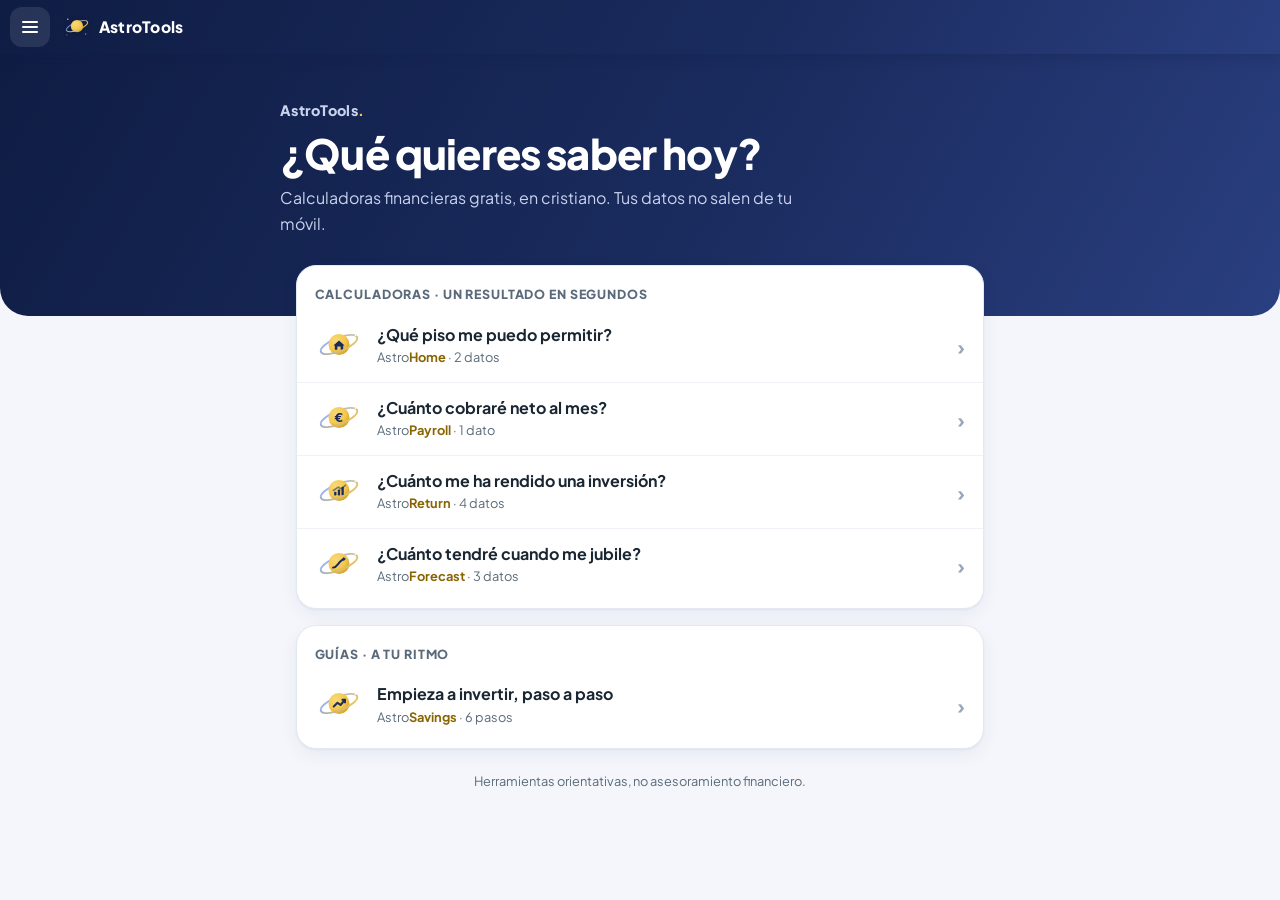
==== commit 0cd1549d: "Apps: piel Evolución y mejoras de la revisión UX Incluye también el cambio pendiente de julio: aviso" ====
--- a/index.html
+++ b/index.html
@@ -27,63 +27,50 @@
 <meta name="twitter:image" content="https://alex-sq-uh.github.io/AstroTools/og.jpg">
 
 <link rel="canonical" href="https://alex-sq-uh.github.io/AstroTools/">
+<link rel="preconnect" href="https://fonts.googleapis.com">
+<link rel="preconnect" href="https://fonts.gstatic.com" crossorigin>
+<link rel="stylesheet" href="https://fonts.googleapis.com/css2?family=Plus+Jakarta+Sans:wght@400;500;600;700;800&display=swap">
 <link rel="stylesheet" href="shared/tokens.css">
 <link rel="stylesheet" href="shared/base.css">
 <script src="shared/brand.js"></script>
 <script src="shared/header.js" defer></script>
 <script src="shared/analytics.js" defer></script>
 <style>
-  body{background:
-    radial-gradient(1100px 520px at 50% -240px, #eaf0ff 0%, rgba(234,240,255,0) 70%),
-    var(--bg);
-  }
-  .wrap{max-width:1040px}
-
-  /* ---------- Hero ---------- */
-  .hero{text-align:center;padding:2.4rem 0 1rem}
-  .hero h1{font-size:2.7rem;line-height:1.1;margin:.2rem 0;color:var(--primary);letter-spacing:-.02em;font-weight:800}
-  .hero h1 .dot{color:var(--accent)}
-  .hero p{color:var(--text-muted);font-size:1.1rem;margin:.5rem auto 0;max-width:560px}
-
-  /* ---------- Grid de apps ---------- */
-  /* Secciones de apps (Calculadoras / Guías) */
-  .apps-section{margin-top:2.6rem}
-  .apps-section:first-child{margin-top:2.4rem}
-  .sec-head{text-align:center;margin-bottom:1.15rem}
-  .sec-head h2{font-size:1.2rem;font-weight:800;color:var(--primary);margin:0 0 .2rem;letter-spacing:.01em}
-  .sec-head .sec-sub{color:var(--text-muted);font-size:.92rem}
-
-  .grid{display:grid;grid-template-columns:repeat(auto-fit,212px);justify-content:center;gap:1.25rem}
-  @media(max-width:480px){.grid{grid-template-columns:minmax(0,330px)}}
-
-  .app-card{
-    position:relative;display:flex;flex-direction:column;align-items:center;text-align:center;gap:.55rem;
-    padding:2.1rem 1.4rem 1.9rem;background:var(--surface);
-    border:1.5px solid var(--border);border-radius:20px;box-shadow:var(--shadow);
-    text-decoration:none;color:inherit;overflow:hidden;
-    transition:transform .24s cubic-bezier(.4,0,.2,1),box-shadow .24s,border-color .24s;
-  }
-  /* halo dorado que aparece al pasar el ratón */
-  .app-card::before{content:"";position:absolute;inset:0;border-radius:inherit;pointer-events:none;
-    background:radial-gradient(420px 200px at 50% -40px,rgba(245,200,75,.16),rgba(245,200,75,0) 70%);
-    opacity:0;transition:opacity .24s}
-  .app-card:hover,.app-card:focus-visible{transform:translateY(-6px);border-color:var(--accent);
-    box-shadow:0 16px 38px rgba(26,60,94,.16);outline:none}
-  .app-card:focus-visible{box-shadow:0 0 0 3px rgba(245,200,75,.55),0 16px 38px rgba(26,60,94,.16)}
-  .app-card:hover::before,.app-card:focus-visible::before{opacity:1}
-
-  .app-icon{width:76px;height:76px;flex-shrink:0;margin-bottom:.35rem;
-    transition:transform .24s cubic-bezier(.34,1.56,.64,1)}
-  .app-card:hover .app-icon,.app-card:focus-visible .app-icon{transform:scale(1.13) rotate(-3deg)}
-
-  .app-card h2{margin:0;font-size:1.22rem;color:var(--primary);font-weight:800;letter-spacing:.01em}
-  .app-card h2 .accent{color:var(--accent)}
-  .app-card .tag{color:var(--text-muted);font-size:.92rem;line-height:1.45;max-width:230px}
-
-
-  @media(prefers-reduced-motion:reduce){
-    .app-card,.app-icon,.app-card::before{transition:none}
-  }
+  /* ---------- Piel "Evolución": franja navy + lista por preguntas ---------- */
+  body{background:var(--bg);-webkit-font-smoothing:antialiased}
+  .band{background:var(--topbar-gradient);color:#fff;padding:2rem 1.25rem 4.6rem;border-radius:0 0 28px 28px}
+  .band-in{max-width:720px;margin:0 auto}
+  .band .brandline{font-weight:800;font-size:.9rem;letter-spacing:.02em;color:#c9d3ee;margin:0 0 .6rem}
+  .band .brandline .dot{color:var(--accent)}
+  .band h1{font-size:2.1rem;line-height:1.1;margin:0 0 .5rem;font-weight:800;letter-spacing:-.02em}
+  .band p{color:#c9d3ee;font-size:1rem;margin:0;max-width:520px}
+  .wrap{max-width:720px;margin:-3.2rem auto 0;padding:0 1rem 3rem;position:relative}
+
+  /* "Continúa donde lo dejaste" (solo si la persona pidió recordar sus datos) */
+  .continue{display:flex;align-items:center;gap:12px;background:#fff;border:1.5px solid var(--accent);border-radius:20px;
+    padding:14px 16px;margin-bottom:1rem;text-decoration:none;color:var(--text);box-shadow:var(--shadow)}
+  .continue .ct{flex:1;min-width:0;display:flex;flex-direction:column;gap:2px}
+  .continue small{font-size:.74rem;font-weight:700;letter-spacing:.06em;text-transform:uppercase;color:#8a6400}
+  .continue b{font-size:.95rem;white-space:nowrap;overflow:hidden;text-overflow:ellipsis}
+  .continue .cv{font-size:1.2rem;font-weight:800;color:var(--primary);white-space:nowrap}
+  .continue:hover{box-shadow:var(--shadow-lg)}
+  .hidden{display:none!important}
+
+  .apps-section{background:#fff;border:1px solid #e3e8f1;border-radius:20px;box-shadow:var(--shadow);padding:.4rem 0;margin-bottom:1rem}
+  .sec-head{padding:.8rem 1.1rem .3rem}
+  .sec-head h2{font-size:.78rem;font-weight:800;letter-spacing:.07em;text-transform:uppercase;color:var(--text-muted);margin:0}
+  .app-row{display:flex;align-items:center;gap:14px;padding:12px 1.1rem;min-height:64px;text-decoration:none;color:var(--text);
+    border-top:1px solid #eef1f6;transition:background .15s}
+  .sec-head + .app-row{border-top:none}
+  .app-row:hover{background:#f7f9fd}
+  .app-icon{width:48px;height:48px;flex-shrink:0}
+  .app-row .txt{flex:1;min-width:0;display:flex;flex-direction:column;gap:2px}
+  .app-row .q{font-weight:700;font-size:1rem;line-height:1.3}
+  .app-row .meta{font-size:.8rem;color:var(--text-muted)}
+  .app-row .meta .accent{color:#8a6400;font-weight:700}
+  .app-row .chev{color:#9aa6b8;font-size:1.3rem;font-weight:700;flex-shrink:0}
+  .foot{text-align:center;color:var(--text-muted);font-size:.8rem;margin:1.4rem 0 0}
+  @media(min-width:700px){.band{padding:2.8rem 1.5rem 5rem}.band h1{font-size:2.6rem}}
 </style>
 
 <!-- Datos estructurados: la suite como sitio web + listado de herramientas -->
@@ -110,13 +97,22 @@
 <astro-header home></astro-header>
 <script>document.addEventListener('astro-lang',function(e){ if(window.setLang) window.setLang(e.detail.lang); });</script>
 
-<div class="wrap">
-  <div class="hero">
-<h1>AstroTools<span class="dot">.</span></h1>
+<div class="band">
+  <div class="band-in">
+    <p class="brandline">AstroTools<span class="dot">.</span></p>
+    <h1 id="headline">¿Qué quieres saber hoy?</h1>
     <p id="subtitle"></p>
   </div>
+</div>
+<div class="wrap">
+  <a class="continue hidden" id="continue" href="#">
+    <span class="ct"><small id="contLbl"></small><b id="contTxt"></b></span>
+    <span class="cv" id="contVal"></span>
+  </a>
   <div id="apps"></div>
+  <p class="foot" id="foot"></p>
 </div>
+<style>.app-row:focus-visible,.continue:focus-visible{outline:3px solid var(--accent);outline-offset:2px}</style>
 
 <script>
   var cfg = window.ASTROTOOLS;
@@ -193,21 +189,30 @@
   var T = {
     es: {
       title: "AstroTools · Tu suite de calculadoras",
-      subtitle: "Herramientas financieras para el día a día.",
-      tag: { casa: "Mi presupuesto para un hogar", nomina: "Entiende tu nómina y tu IRPF", ahorro: "Haz que tu dinero trabaje por ti", rentabilidad: "Calcula rentabilidades", forecast: "Planifica tu futuro a largo plazo" },
-      sec: { calc: "Calculadoras", calcSub: "Mete tus números y te damos la cifra", learn: "Guías paso a paso", learnSub: "Aprende invirtiendo, sin prisa" }
+      headline: "¿Qué quieres saber hoy?",
+      subtitle: "Calculadoras financieras gratis, en cristiano. Tus datos no salen de tu móvil.",
+      q: { nomina: "¿Cuánto cobraré neto al mes?", casa: "¿Qué piso me puedo permitir?", rentabilidad: "¿Cuánto me ha rendido una inversión?", forecast: "¿Cuánto tendré cuando me jubile?", ahorro: "Empieza a invertir, paso a paso" },
+      meta: { nomina: "1 dato", casa: "2 datos", rentabilidad: "4 datos", forecast: "3 datos", ahorro: "6 pasos" },
+      sec: { calc: "Calculadoras · un resultado en segundos", learn: "Guías · a tu ritmo" },
+      cont: "Continúa donde lo dejaste", foot: "Herramientas orientativas, no asesoramiento financiero."
     },
     ca: {
       title: "AstroTools · La teva suite de calculadores",
-      subtitle: "Eines financeres per al dia a dia.",
-      tag: { casa: "El meu pressupost per a una llar", nomina: "Entén la teva nòmina i el teu IRPF", ahorro: "Fes que els teus diners treballin per tu", rentabilidad: "Calcula rendibilitats", forecast: "Planifica el teu futur a llarg termini" },
-      sec: { calc: "Calculadores", calcSub: "Posa els teus números i et donem la xifra", learn: "Guies pas a pas", learnSub: "Aprèn invertint, sense pressa" }
+      headline: "Què vols saber avui?",
+      subtitle: "Calculadores financeres gratuïtes, en llenguatge planer. Les teves dades no surten del mòbil.",
+      q: { nomina: "Quant cobraré net cada mes?", casa: "Quin pis em puc permetre?", rentabilidad: "Quant m'ha rendit una inversió?", forecast: "Quant tindré quan em jubili?", ahorro: "Comença a invertir, pas a pas" },
+      meta: { nomina: "1 dada", casa: "2 dades", rentabilidad: "4 dades", forecast: "3 dades", ahorro: "6 passos" },
+      sec: { calc: "Calculadores · un resultat en segons", learn: "Guies · al teu ritme" },
+      cont: "Continua on ho vas deixar", foot: "Eines orientatives, no assessorament financer."
     },
     en: {
       title: "AstroTools · Your suite of calculators",
-      subtitle: "Financial tools for everyday life.",
-      tag: { casa: "My budget for a home", nomina: "Understand your payslip and income tax", ahorro: "Make your money work for you", rentabilidad: "Calculate returns", forecast: "Plan your long-term future" },
-      sec: { calc: "Calculators", calcSub: "Enter your numbers, we give you the figure", learn: "Step-by-step guides", learnSub: "Learn by investing, no rush" }
+      headline: "What do you want to know today?",
+      subtitle: "Free money calculators in plain language. Your data never leaves your device.",
+      q: { nomina: "How much will I take home each month?", casa: "What home can I afford?", rentabilidad: "How well did my investment do?", forecast: "How much will I have when I retire?", ahorro: "Start investing, step by step" },
+      meta: { nomina: "1 input", casa: "2 inputs", rentabilidad: "4 inputs", forecast: "3 inputs", ahorro: "6 steps" },
+      sec: { calc: "Calculators · a result in seconds", learn: "Guides · at your pace" },
+      cont: "Pick up where you left off", foot: "Guidance tools, not financial advice."
     }
   };
 
@@ -227,29 +232,45 @@
     cfg.apps.forEach(function (a) { if (!assigned[a.id]) GROUPS[0].ids.push(a.id); });
   })();
 
-  function card(a, t) {
+  // Una fila por app: la pregunta que resuelve (en lenguaje llano) + marca y esfuerzo
+  function row(a, t) {
     if (!a) return "";
-    return '<a class="app-card" href="' + a.href + '" aria-label="' + a.name + '">' +
+    return '<a class="app-row" href="' + a.href + '">' +
              (ICONS[a.id] || "") +
-             '<h2>' + accentName(a.name) + '</h2>' +
-             '<div class="tag">' + ((t.tag && t.tag[a.id]) || a.tagline) + '</div>' +
+             '<span class="txt"><span class="q">' + ((t.q && t.q[a.id]) || a.tagline) + '</span>' +
+             '<span class="meta">' + accentName(a.name) + ((t.meta && t.meta[a.id]) ? ' · ' + t.meta[a.id] : '') + '</span></span>' +
+             '<span class="chev" aria-hidden="true">›</span>' +
            '</a>';
+  }
+
+  // "Continúa donde lo dejaste": lo escribe shared/ux.js solo si la persona marcó "Recordar en este móvil"
+  function renderContinue(t, byId) {
+    var box = document.getElementById("continue"), last = null;
+    try { last = JSON.parse(localStorage.getItem("astro:last") || "null"); } catch (e) {}
+    var app = last && byId[last.app];
+    if (!app) { box.classList.add("hidden"); return; }
+    box.href = app.href;
+    document.getElementById("contLbl").textContent = t.cont;
+    document.getElementById("contTxt").textContent = last.label || app.name;
+    document.getElementById("contVal").textContent = last.value || "";
+    box.classList.remove("hidden");
   }
 
   function render(l) {
     var t = T[l] || T.es;
     document.title = t.title;
+    document.getElementById("headline").textContent = t.headline;
     document.getElementById("subtitle").textContent = t.subtitle;
+    document.getElementById("foot").textContent = t.foot;
 
     var byId = {}; cfg.apps.forEach(function (a) { byId[a.id] = a; });
+    renderContinue(t, byId);
 
     document.getElementById("apps").innerHTML = GROUPS.map(function (g) {
-      var cards = g.ids.map(function (id) { return card(byId[id], t); }).join("");
-      if (!cards) return "";
+      var rows = g.ids.map(function (id) { return row(byId[id], t); }).join("");
+      if (!rows) return "";
       return '<section class="apps-section">' +
-               '<div class="sec-head"><h2>' + t.sec[g.key] + '</h2>' +
-               '<div class="sec-sub">' + t.sec[g.key + "Sub"] + '</div></div>' +
-               '<div class="grid">' + cards + '</div>' +
+               '<div class="sec-head"><h2>' + t.sec[g.key] + '</h2></div>' + rows +
              '</section>';
     }).join("");
   }
--- a/shared/tokens.css
+++ b/shared/tokens.css
@@ -20,10 +20,12 @@
   --success-bg:#edfaf2;
   --warning:#e67e22;
   --warning-bg:#fef6ee;
-  --radius:10px;
-  --radius-lg:14px;
-  --shadow:0 2px 12px rgba(26,60,94,0.08);
-  --shadow-lg:0 4px 24px rgba(26,60,94,0.13);
+  /* Piel "Evolución" (2026-09): radios más generosos, sombras suaves,
+     Plus Jakarta Sans. El detalle de componentes vive en shared/skin.css. */
+  --radius:14px;
+  --radius-lg:20px;
+  --shadow:0 1px 2px rgba(26,43,94,.05),0 6px 18px rgba(26,43,94,.06);
+  --shadow-lg:0 10px 30px rgba(26,43,94,.12);
   --topbar-gradient:linear-gradient(120deg,#0f1d44 0%,#1a2b5e 55%,#2a3f80 100%);
-  --font:'Segoe UI',system-ui,sans-serif;
+  --font:'Plus Jakarta Sans','Segoe UI',system-ui,sans-serif;
 }
